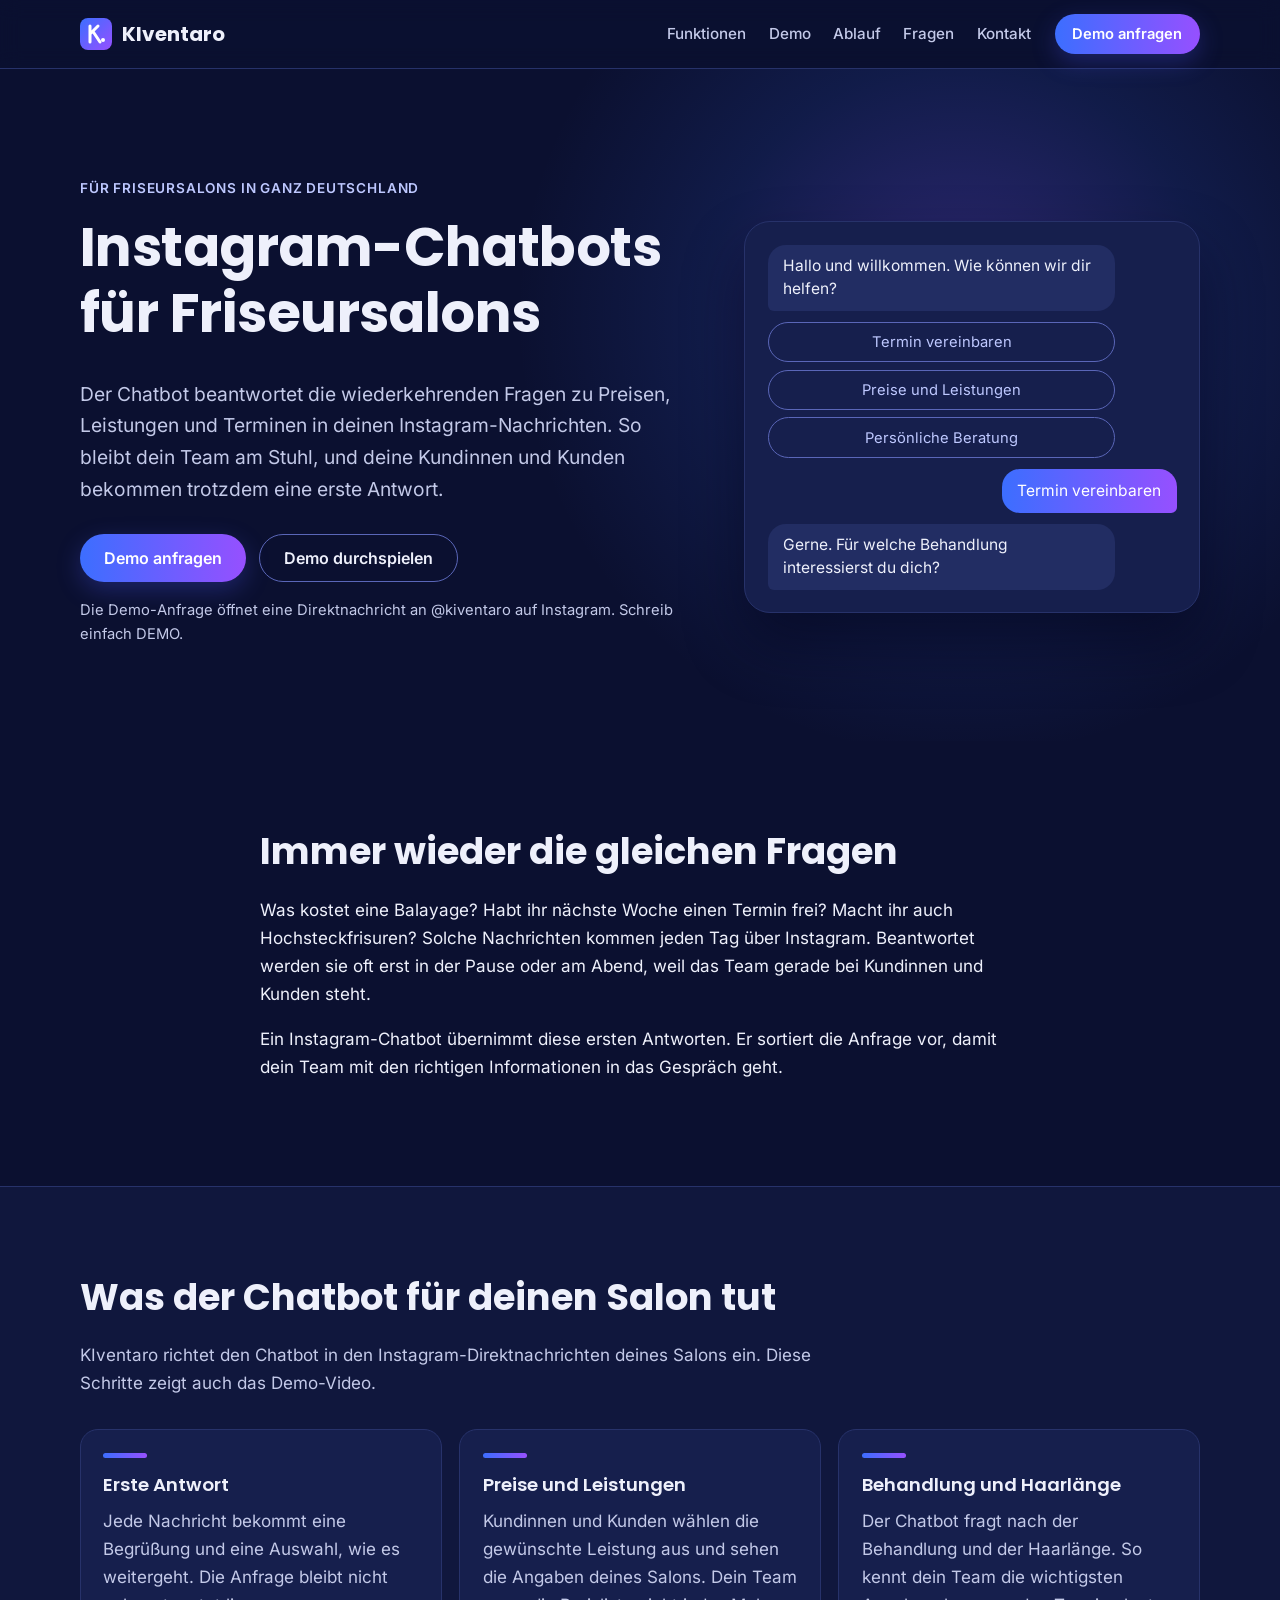
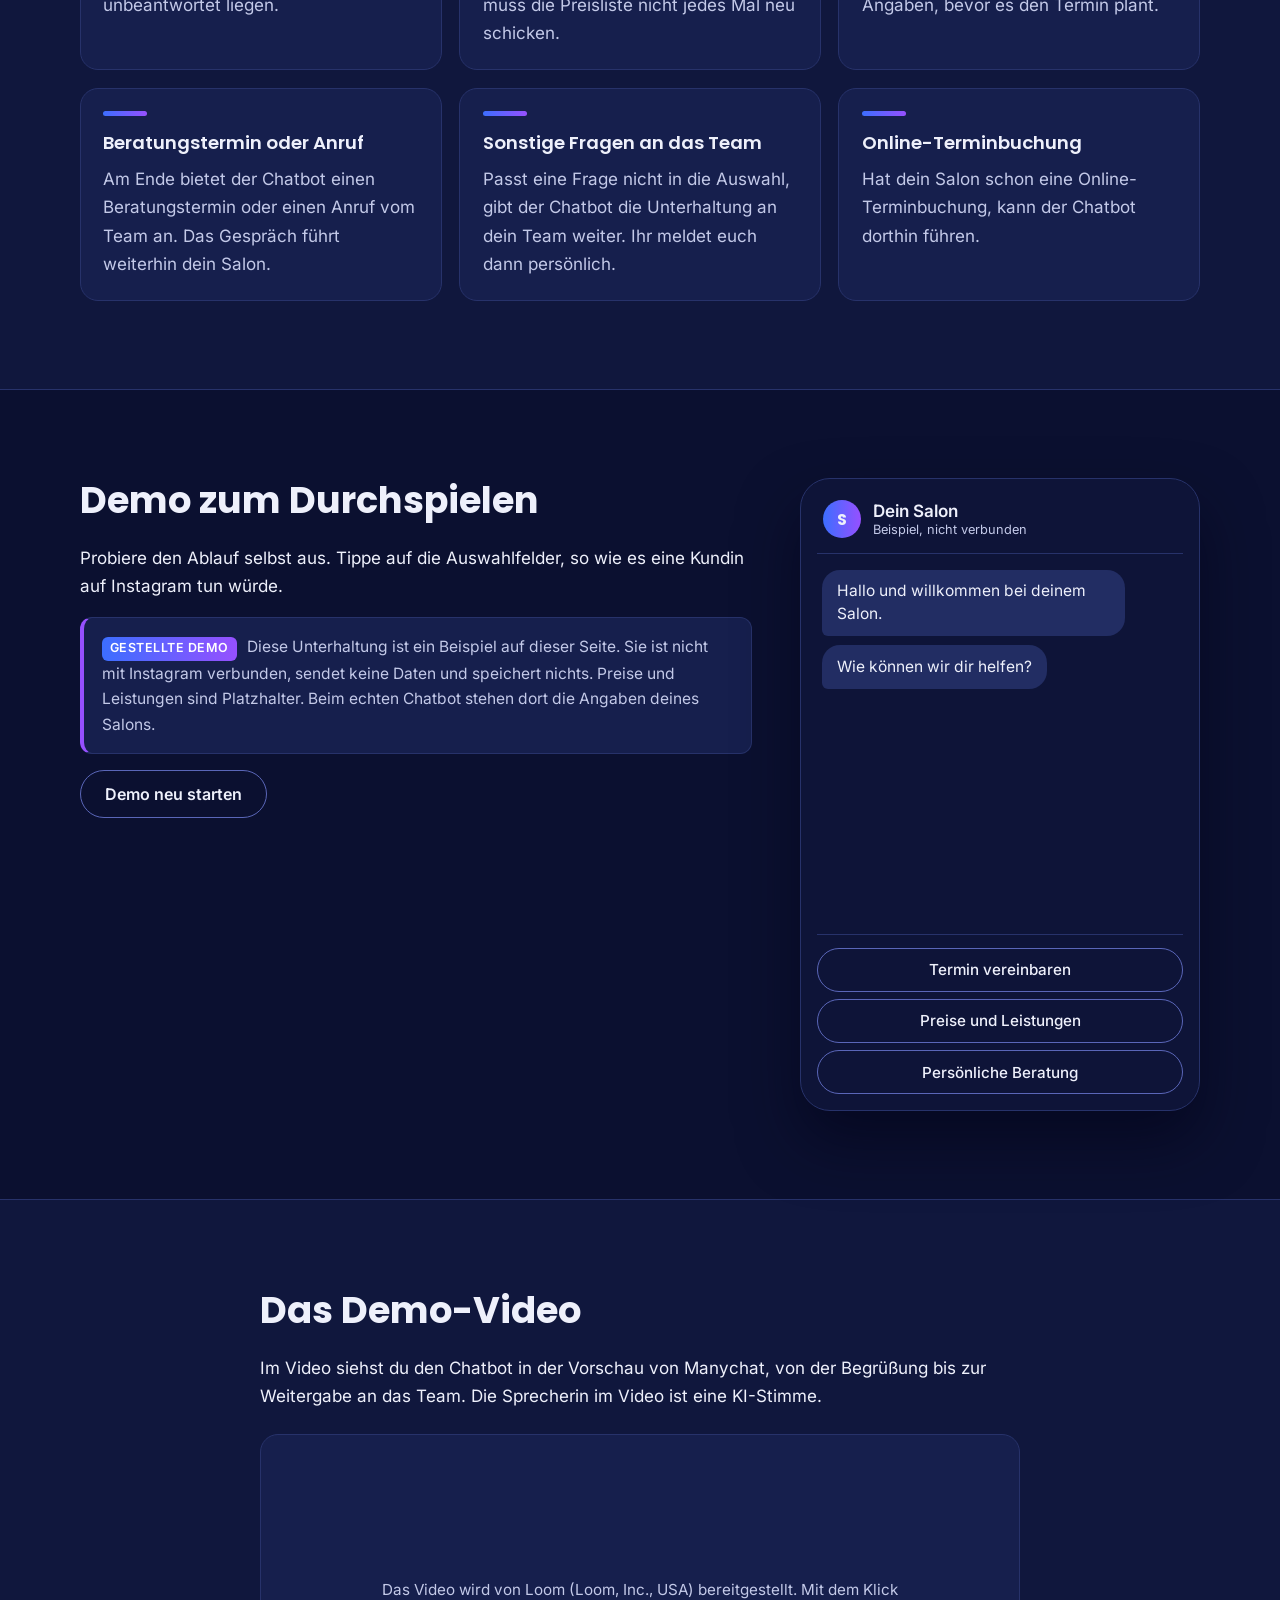
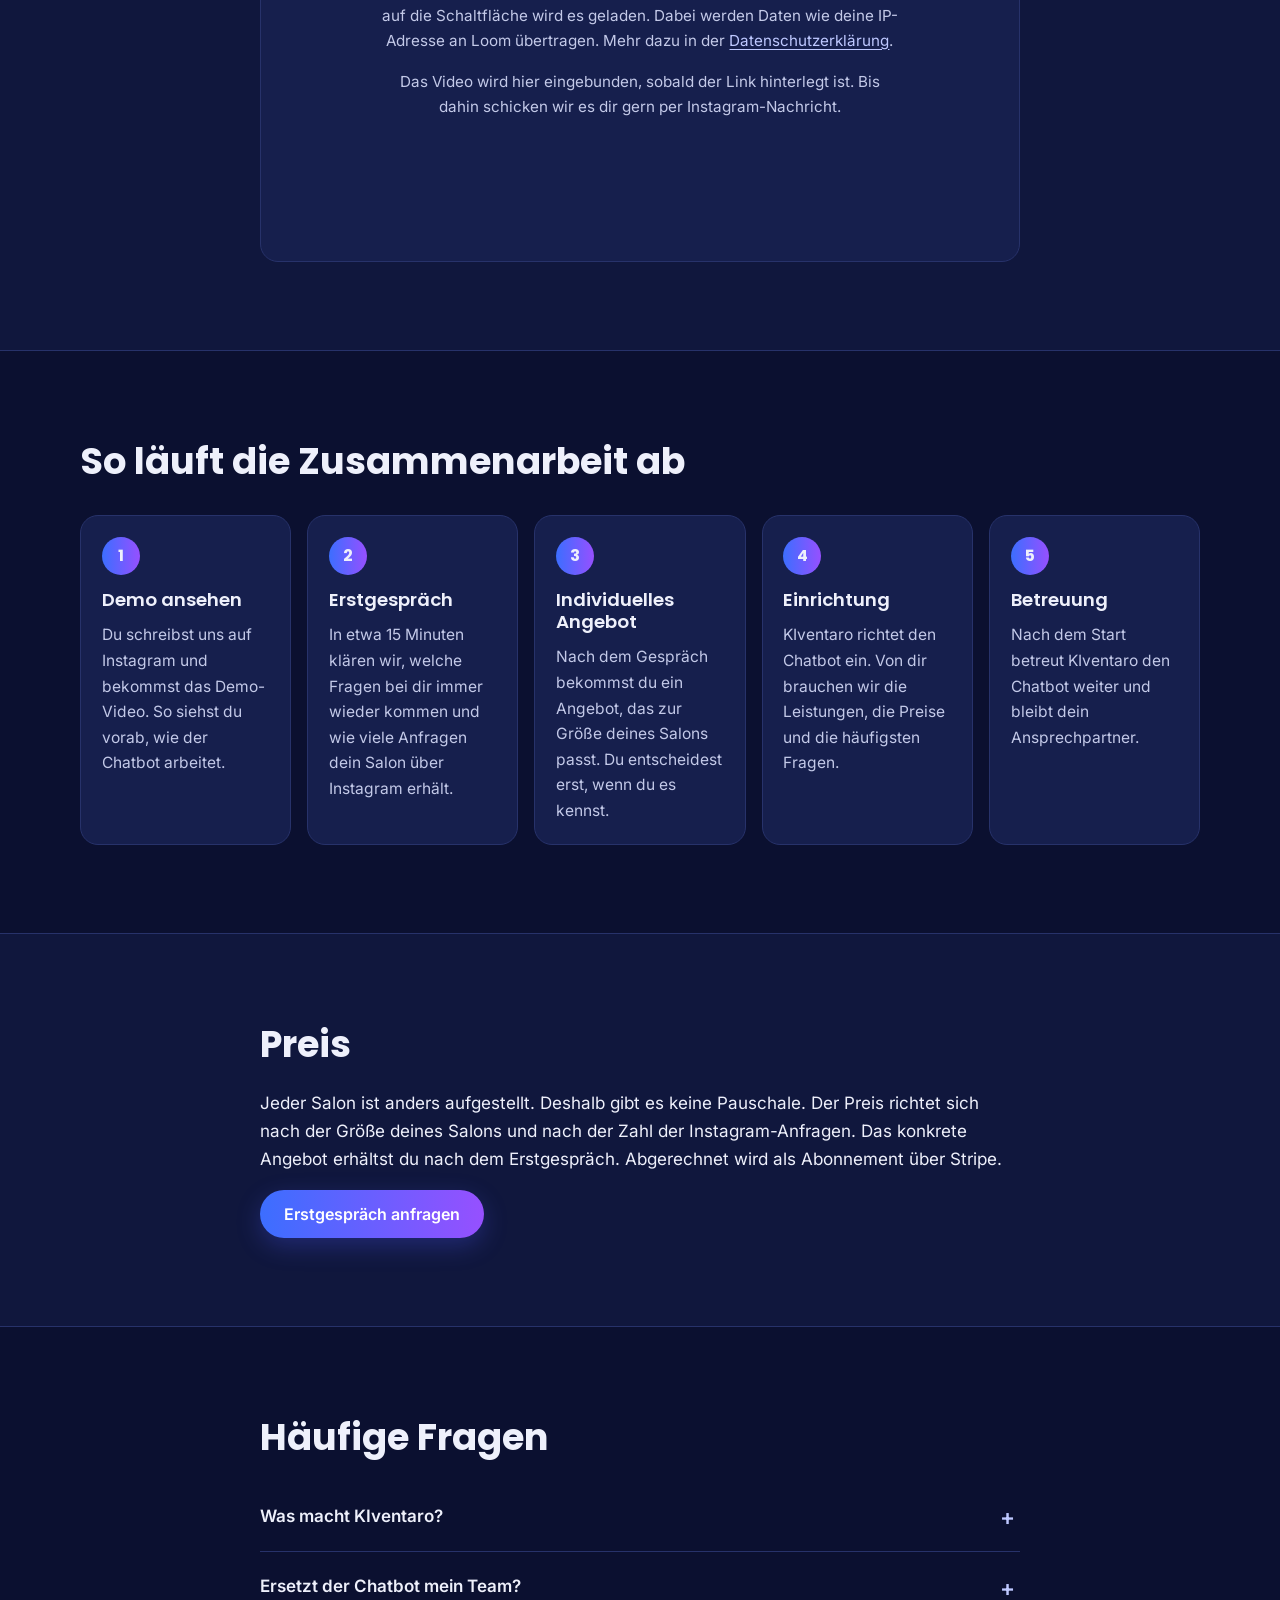
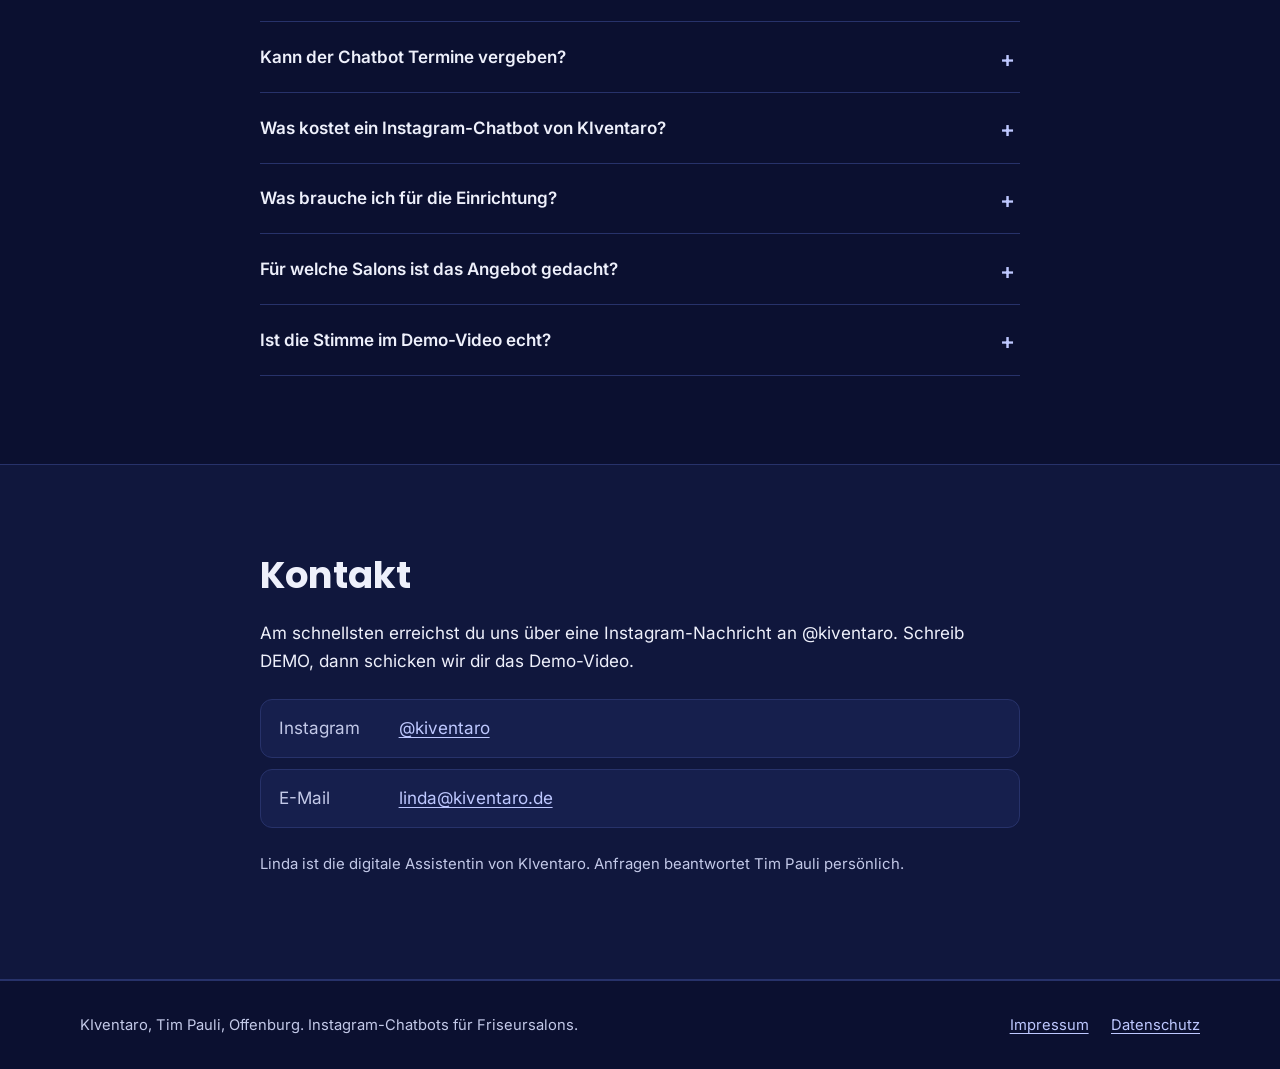
==== index.html @ ffe47924 "Website kiventaro.de: erste Fassung (noch nicht veröffentlichen) Co-Authored-By: Claude Opus 5.5 <no" ====
<!DOCTYPE html>
<html lang="de">
<head>
  <meta charset="utf-8">
  <meta name="viewport" content="width=device-width, initial-scale=1">
  <title>KIventaro: Instagram-Chatbots für Friseursalons</title>
  <meta name="description" content="KIventaro richtet Instagram-Chatbots für Friseursalons ein und betreut sie. Der Chatbot beantwortet wiederkehrende Fragen zu Preisen, Leistungen und Terminen. Für Salons in ganz Deutschland.">
  <link rel="canonical" href="https://kiventaro.de/">
  <meta name="robots" content="index, follow">
  <meta name="theme-color" content="#0b1030">

  <meta property="og:type" content="website">
  <meta property="og:locale" content="de_DE">
  <meta property="og:site_name" content="KIventaro">
  <meta property="og:title" content="KIventaro: Instagram-Chatbots für Friseursalons">
  <meta property="og:description" content="Der Chatbot beantwortet wiederkehrende Fragen zu Preisen, Leistungen und Terminen in den Instagram-Nachrichten deines Salons. Einrichtung und Betreuung durch KIventaro.">
  <meta property="og:url" content="https://kiventaro.de/">
  <meta property="og:image" content="https://kiventaro.de/assets/img/og-image.png">
  <meta property="og:image:width" content="1200">
  <meta property="og:image:height" content="630">
  <meta property="og:image:alt" content="KIventaro: Instagram-Chatbots für Friseursalons">
  <meta name="twitter:card" content="summary_large_image">

  <link rel="icon" href="/assets/img/favicon.svg" type="image/svg+xml">
  <link rel="apple-touch-icon" href="/assets/img/apple-touch-icon.png">
  <link rel="preload" href="/assets/fonts/poppins-latin-700-normal.woff2" as="font" type="font/woff2" crossorigin>
  <link rel="preload" href="/assets/fonts/inter-latin-400-normal.woff2" as="font" type="font/woff2" crossorigin>
  <link rel="stylesheet" href="/assets/css/style.css">

  <script type="application/ld+json">
  {
    "@context": "https://schema.org",
    "@graph": [
      {
        "@type": "Organization",
        "@id": "https://kiventaro.de/#organisation",
        "name": "KIventaro",
        "url": "https://kiventaro.de/",
        "logo": "https://kiventaro.de/assets/img/apple-touch-icon.png",
        "description": "KIventaro richtet Instagram-Chatbots für Friseursalons ein und betreut sie danach weiter.",
        "email": "linda@kiventaro.de",
        "founder": { "@type": "Person", "name": "Tim Pauli" },
        "address": {
          "@type": "PostalAddress",
          "streetAddress": "Josef-Gottwald-Straße 9",
          "postalCode": "77654",
          "addressLocality": "Offenburg",
          "addressCountry": "DE"
        },
        "sameAs": ["https://www.instagram.com/kiventaro/"]
      },
      {
        "@type": "Service",
        "@id": "https://kiventaro.de/#leistung",
        "name": "Instagram-Chatbot für Friseursalons",
        "serviceType": "Einrichtung und Betreuung von Instagram-Chatbots",
        "provider": { "@id": "https://kiventaro.de/#organisation" },
        "areaServed": { "@type": "Country", "name": "Deutschland" },
        "audience": { "@type": "BusinessAudience", "audienceType": "Inhaberinnen und Inhaber von Friseursalons" },
        "description": "Der Chatbot antwortet in den Instagram-Direktnachrichten des Salons, zeigt Preise und Leistungen, fragt nach Behandlung und Haarlänge, bietet einen Beratungstermin oder einen Anruf vom Team an und gibt sonstige Fragen an das Team weiter. Der Preis wird individuell nach Salongröße und Zahl der Anfragen festgelegt."
      },
      {
        "@type": "WebSite",
        "@id": "https://kiventaro.de/#website",
        "url": "https://kiventaro.de/",
        "name": "KIventaro",
        "inLanguage": "de-DE",
        "publisher": { "@id": "https://kiventaro.de/#organisation" }
      },
      {
        "@type": "FAQPage",
        "@id": "https://kiventaro.de/#faq",
        "mainEntity": [
          { "@type": "Question", "name": "Was macht KIventaro?", "acceptedAnswer": { "@type": "Answer", "text": "KIventaro richtet Instagram-Chatbots für Friseursalons ein und betreut sie danach weiter. Der Chatbot beantwortet wiederkehrende Fragen zu Preisen, Leistungen und Terminen in den Instagram-Direktnachrichten des Salons." } },
          { "@type": "Question", "name": "Ersetzt der Chatbot mein Team?", "acceptedAnswer": { "@type": "Answer", "text": "Nein. Der Chatbot übernimmt die ersten Standardfragen und bereitet den Termin oder Rückruf vor. Die Beratung bleibt bei deinem Team. Fragen, die nicht in die Auswahl passen, gibt er an das Team weiter." } },
          { "@type": "Question", "name": "Kann der Chatbot Termine vergeben?", "acceptedAnswer": { "@type": "Answer", "text": "Der Chatbot fragt nach Behandlung und Haarlänge und bietet einen Beratungstermin oder einen Anruf vom Team an. Hat dein Salon schon eine Online-Terminbuchung, kann der Chatbot dorthin führen." } },
          { "@type": "Question", "name": "Was kostet ein Instagram-Chatbot von KIventaro?", "acceptedAnswer": { "@type": "Answer", "text": "Der Preis richtet sich nach der Größe des Salons und nach der Zahl der Instagram-Anfragen. Nach einem Erstgespräch von etwa 15 Minuten erhältst du ein individuelles Angebot. Abgerechnet wird als Abonnement über Stripe." } },
          { "@type": "Question", "name": "Was brauche ich für die Einrichtung?", "acceptedAnswer": { "@type": "Answer", "text": "Die Einrichtung übernimmt KIventaro. Von dir werden die Leistungen, die Preise und die häufigsten Fragen deiner Kundinnen und Kunden benötigt." } },
          { "@type": "Question", "name": "Für welche Salons ist das Angebot gedacht?", "acceptedAnswer": { "@type": "Answer", "text": "Für Inhaberinnen und Inhaber von Friseursalons in ganz Deutschland, die über Instagram regelmäßig Anfragen bekommen." } },
          { "@type": "Question", "name": "Ist die Stimme im Demo-Video echt?", "acceptedAnswer": { "@type": "Answer", "text": "Nein, die Sprecherin im Demo-Video ist eine KI-Stimme. Der Chatbot selbst antwortet schriftlich in den Instagram-Nachrichten." } }
        ]
      }
    ]
  }
  </script>
</head>
<body>
  <a class="skip" href="#inhalt">Zum Inhalt springen</a>

  <header class="site-header">
    <div class="wrap header-inner">
      <a class="brand" href="/" aria-label="KIventaro Startseite">
        <img src="/assets/img/favicon.svg" alt="" width="32" height="32">
        <span>KIventaro</span>
      </a>
      <nav class="nav" aria-label="Hauptnavigation">
        <a href="#funktionen">Funktionen</a>
        <a href="#demo">Demo</a>
        <a href="#ablauf">Ablauf</a>
        <a href="#fragen">Fragen</a>
        <a href="#kontakt">Kontakt</a>
      </nav>
      <a class="btn btn-small" href="https://ig.me/m/kiventaro" rel="noopener" target="_blank">Demo anfragen</a>
    </div>
  </header>

  <main id="inhalt">

    <section class="hero">
      <div class="wrap hero-grid">
        <div>
          <p class="eyebrow">Für Friseursalons in ganz Deutschland</p>
          <h1>Instagram-Chatbots für Friseursalons</h1>
          <p class="lead">Der Chatbot beantwortet die wiederkehrenden Fragen zu Preisen, Leistungen und Terminen in deinen Instagram-Nachrichten. So bleibt dein Team am Stuhl, und deine Kundinnen und Kunden bekommen trotzdem eine erste Antwort.</p>
          <div class="actions">
            <a class="btn" href="https://ig.me/m/kiventaro" rel="noopener" target="_blank">Demo anfragen</a>
            <a class="btn btn-ghost" href="#demo">Demo durchspielen</a>
          </div>
          <p class="note">Die Demo-Anfrage öffnet eine Direktnachricht an @kiventaro auf Instagram. Schreib einfach DEMO.</p>
        </div>
        <div class="hero-card" aria-hidden="true">
          <div class="bubble bot">Hallo und willkommen. Wie können wir dir helfen?</div>
          <div class="chips">
            <span>Termin vereinbaren</span>
            <span>Preise und Leistungen</span>
            <span>Persönliche Beratung</span>
          </div>
          <div class="bubble user">Termin vereinbaren</div>
          <div class="bubble bot">Gerne. Für welche Behandlung interessierst du dich?</div>
        </div>
      </div>
    </section>

    <section class="section" id="problem" aria-labelledby="problem-titel">
      <div class="wrap narrow">
        <h2 id="problem-titel">Immer wieder die gleichen Fragen</h2>
        <p>Was kostet eine Balayage? Habt ihr nächste Woche einen Termin frei? Macht ihr auch Hochsteckfrisuren? Solche Nachrichten kommen jeden Tag über Instagram. Beantwortet werden sie oft erst in der Pause oder am Abend, weil das Team gerade bei Kundinnen und Kunden steht.</p>
        <p>Ein Instagram-Chatbot übernimmt diese ersten Antworten. Er sortiert die Anfrage vor, damit dein Team mit den richtigen Informationen in das Gespräch geht.</p>
      </div>
    </section>

    <section class="section alt" id="funktionen" aria-labelledby="funktionen-titel">
      <div class="wrap">
        <h2 id="funktionen-titel">Was der Chatbot für deinen Salon tut</h2>
        <p class="section-lead">KIventaro richtet den Chatbot in den Instagram-Direktnachrichten deines Salons ein. Diese Schritte zeigt auch das Demo-Video.</p>
        <ul class="cards">
          <li>
            <h3>Erste Antwort</h3>
            <p>Jede Nachricht bekommt eine Begrüßung und eine Auswahl, wie es weitergeht. Die Anfrage bleibt nicht unbeantwortet liegen.</p>
          </li>
          <li>
            <h3>Preise und Leistungen</h3>
            <p>Kundinnen und Kunden wählen die gewünschte Leistung aus und sehen die Angaben deines Salons. Dein Team muss die Preisliste nicht jedes Mal neu schicken.</p>
          </li>
          <li>
            <h3>Behandlung und Haarlänge</h3>
            <p>Der Chatbot fragt nach der Behandlung und der Haarlänge. So kennt dein Team die wichtigsten Angaben, bevor es den Termin plant.</p>
          </li>
          <li>
            <h3>Beratungstermin oder Anruf</h3>
            <p>Am Ende bietet der Chatbot einen Beratungstermin oder einen Anruf vom Team an. Das Gespräch führt weiterhin dein Salon.</p>
          </li>
          <li>
            <h3>Sonstige Fragen an das Team</h3>
            <p>Passt eine Frage nicht in die Auswahl, gibt der Chatbot die Unterhaltung an dein Team weiter. Ihr meldet euch dann persönlich.</p>
          </li>
          <li>
            <h3>Online-Terminbuchung</h3>
            <p>Hat dein Salon schon eine Online-Terminbuchung, kann der Chatbot dorthin führen.</p>
          </li>
        </ul>
      </div>
    </section>

    <section class="section" id="demo" aria-labelledby="demo-titel">
      <div class="wrap demo-grid">
        <div>
          <h2 id="demo-titel">Demo zum Durchspielen</h2>
          <p>Probiere den Ablauf selbst aus. Tippe auf die Auswahlfelder, so wie es eine Kundin auf Instagram tun würde.</p>
          <p class="hint"><span class="tag">Gestellte Demo</span> Diese Unterhaltung ist ein Beispiel auf dieser Seite. Sie ist nicht mit Instagram verbunden, sendet keine Daten und speichert nichts. Preise und Leistungen sind Platzhalter. Beim echten Chatbot stehen dort die Angaben deines Salons.</p>
          <button class="btn btn-ghost" type="button" id="demo-reset">Demo neu starten</button>
        </div>
        <div class="phone" role="region" aria-label="Gestellte Chatbot-Demo">
          <div class="phone-top">
            <span class="avatar" aria-hidden="true">S</span>
            <div>
              <p class="phone-name">Dein Salon</p>
              <p class="phone-sub">Beispiel, nicht verbunden</p>
            </div>
          </div>
          <div class="chat" id="chat" aria-live="polite"></div>
          <div class="choices" id="choices"></div>
        </div>
      </div>
      <noscript><p class="wrap">Die Demo benötigt JavaScript. Alternativ zeigt das Demo-Video den Ablauf.</p></noscript>
    </section>

    <section class="section alt" id="video" aria-labelledby="video-titel">
      <div class="wrap narrow">
        <h2 id="video-titel">Das Demo-Video</h2>
        <p>Im Video siehst du den Chatbot in der Vorschau von Manychat, von der Begrüßung bis zur Weitergabe an das Team. Die Sprecherin im Video ist eine KI-Stimme.</p>
        <!-- OFFEN: Loom-Link eintragen. Format: https://www.loom.com/embed/VIDEO-ID -->
        <div class="video" id="video-box" data-src="">
          <div class="video-consent">
            <p>Das Video wird von Loom (Loom, Inc., USA) bereitgestellt. Mit dem Klick auf die Schaltfläche wird es geladen. Dabei werden Daten wie deine IP-Adresse an Loom übertragen. Mehr dazu in der <a href="/datenschutz.html#loom">Datenschutzerklärung</a>.</p>
            <button class="btn" type="button" id="video-load">Video laden und abspielen</button>
            <p class="video-missing" hidden>Das Video wird hier eingebunden, sobald der Link hinterlegt ist. Bis dahin schicken wir es dir gern per Instagram-Nachricht.</p>
          </div>
        </div>
      </div>
    </section>

    <section class="section" id="ablauf" aria-labelledby="ablauf-titel">
      <div class="wrap">
        <h2 id="ablauf-titel">So läuft die Zusammenarbeit ab</h2>
        <ol class="steps">
          <li><h3>Demo ansehen</h3><p>Du schreibst uns auf Instagram und bekommst das Demo-Video. So siehst du vorab, wie der Chatbot arbeitet.</p></li>
          <li><h3>Erstgespräch</h3><p>In etwa 15 Minuten klären wir, welche Fragen bei dir immer wieder kommen und wie viele Anfragen dein Salon über Instagram erhält.</p></li>
          <li><h3>Individuelles Angebot</h3><p>Nach dem Gespräch bekommst du ein Angebot, das zur Größe deines Salons passt. Du entscheidest erst, wenn du es kennst.</p></li>
          <li><h3>Einrichtung</h3><p>KIventaro richtet den Chatbot ein. Von dir brauchen wir die Leistungen, die Preise und die häufigsten Fragen.</p></li>
          <li><h3>Betreuung</h3><p>Nach dem Start betreut KIventaro den Chatbot weiter und bleibt dein Ansprechpartner.</p></li>
        </ol>
      </div>
    </section>

    <section class="section alt" id="preis" aria-labelledby="preis-titel">
      <div class="wrap narrow">
        <h2 id="preis-titel">Preis</h2>
        <p>Jeder Salon ist anders aufgestellt. Deshalb gibt es keine Pauschale. Der Preis richtet sich nach der Größe deines Salons und nach der Zahl der Instagram-Anfragen. Das konkrete Angebot erhältst du nach dem Erstgespräch. Abgerechnet wird als Abonnement über Stripe.</p>
        <a class="btn" href="https://ig.me/m/kiventaro" rel="noopener" target="_blank">Erstgespräch anfragen</a>
      </div>
    </section>

    <section class="section" id="fragen" aria-labelledby="fragen-titel">
      <div class="wrap narrow">
        <h2 id="fragen-titel">Häufige Fragen</h2>
        <div class="faq">
          <details><summary>Was macht KIventaro?</summary><p>KIventaro richtet Instagram-Chatbots für Friseursalons ein und betreut sie danach weiter. Der Chatbot beantwortet wiederkehrende Fragen zu Preisen, Leistungen und Terminen in den Instagram-Direktnachrichten des Salons.</p></details>
          <details><summary>Ersetzt der Chatbot mein Team?</summary><p>Nein. Der Chatbot übernimmt die ersten Standardfragen und bereitet den Termin oder Rückruf vor. Die Beratung bleibt bei deinem Team. Fragen, die nicht in die Auswahl passen, gibt er an das Team weiter.</p></details>
          <details><summary>Kann der Chatbot Termine vergeben?</summary><p>Der Chatbot fragt nach Behandlung und Haarlänge und bietet einen Beratungstermin oder einen Anruf vom Team an. Hat dein Salon schon eine Online-Terminbuchung, kann der Chatbot dorthin führen.</p></details>
          <details><summary>Was kostet ein Instagram-Chatbot von KIventaro?</summary><p>Der Preis richtet sich nach der Größe des Salons und nach der Zahl der Instagram-Anfragen. Nach einem Erstgespräch von etwa 15 Minuten erhältst du ein individuelles Angebot. Abgerechnet wird als Abonnement über Stripe.</p></details>
          <details><summary>Was brauche ich für die Einrichtung?</summary><p>Die Einrichtung übernimmt KIventaro. Von dir werden die Leistungen, die Preise und die häufigsten Fragen deiner Kundinnen und Kunden benötigt.</p></details>
          <details><summary>Für welche Salons ist das Angebot gedacht?</summary><p>Für Inhaberinnen und Inhaber von Friseursalons in ganz Deutschland, die über Instagram regelmäßig Anfragen bekommen.</p></details>
          <details><summary>Ist die Stimme im Demo-Video echt?</summary><p>Nein, die Sprecherin im Demo-Video ist eine KI-Stimme. Der Chatbot selbst antwortet schriftlich in den Instagram-Nachrichten.</p></details>
        </div>
      </div>
    </section>

    <section class="section alt" id="kontakt" aria-labelledby="kontakt-titel">
      <div class="wrap narrow">
        <h2 id="kontakt-titel">Kontakt</h2>
        <p>Am schnellsten erreichst du uns über eine Instagram-Nachricht an @kiventaro. Schreib DEMO, dann schicken wir dir das Demo-Video.</p>
        <ul class="contact">
          <li><span>Instagram</span><a href="https://www.instagram.com/kiventaro/" rel="noopener" target="_blank">@kiventaro</a></li>
          <li><span>E-Mail</span><a href="mailto:linda@kiventaro.de">linda@kiventaro.de</a></li>
        </ul>
        <!-- OFFEN: Darstellung von Linda, Entscheidung durch Tim -->
        <p class="small">Linda ist die digitale Assistentin von KIventaro. Anfragen beantwortet Tim Pauli persönlich.</p>
      </div>
    </section>

  </main>

  <footer class="site-footer">
    <div class="wrap footer-inner">
      <p>KIventaro, Tim Pauli, Offenburg. Instagram-Chatbots für Friseursalons.</p>
      <nav aria-label="Rechtliches">
        <a href="/impressum.html">Impressum</a>
        <a href="/datenschutz.html">Datenschutz</a>
      </nav>
    </div>
  </footer>

  <script src="/assets/js/main.js" defer></script>
</body>
</html>
---- assets/css/style.css ----
/* KIventaro: Dunkelblau mit Blau-Violett-Akzenten. Schriften lokal (SIL Open Font License). */
@font-face { font-family: "Poppins"; font-weight: 600; font-style: normal; font-display: swap; src: url("../fonts/poppins-latin-600-normal.woff2") format("woff2"); }
@font-face { font-family: "Poppins"; font-weight: 700; font-style: normal; font-display: swap; src: url("../fonts/poppins-latin-700-normal.woff2") format("woff2"); }
@font-face { font-family: "Inter"; font-weight: 400; font-style: normal; font-display: swap; src: url("../fonts/inter-latin-400-normal.woff2") format("woff2"); }
@font-face { font-family: "Inter"; font-weight: 500; font-style: normal; font-display: swap; src: url("../fonts/inter-latin-500-normal.woff2") format("woff2"); }
@font-face { font-family: "Inter"; font-weight: 600; font-style: normal; font-display: swap; src: url("../fonts/inter-latin-600-normal.woff2") format("woff2"); }

:root {
  --bg: #0b1030;
  --bg-alt: #10173d;
  --card: #161f4d;
  --line: #27326a;
  --text: #eef0fb;
  --muted: #c3c9e8;
  --soft: #bec8ff;
  --blue: #3c6eff;
  --violet: #9650ff;
  --grad: linear-gradient(90deg, #3c6eff 0%, #9650ff 100%);
  --radius: 18px;
  --wrap: 1120px;
}

* { box-sizing: border-box; }
[hidden] { display: none !important; }
html { scroll-behavior: smooth; scroll-padding-top: 80px; }
@media (prefers-reduced-motion: reduce) { html { scroll-behavior: auto; } * { transition: none !important; animation: none !important; } }
body {
  margin: 0;
  font-family: "Inter", system-ui, -apple-system, "Segoe UI", sans-serif;
  font-size: 1.0625rem;
  line-height: 1.65;
  color: var(--text);
  background: var(--bg);
  -webkit-font-smoothing: antialiased;
}
h1, h2, h3 { font-family: "Poppins", "Inter", sans-serif; line-height: 1.2; margin: 0 0 .6em; }
h1 { font-size: clamp(2.1rem, 5vw, 3.4rem); font-weight: 700; letter-spacing: -.01em; }
h2 { font-size: clamp(1.6rem, 3.4vw, 2.3rem); font-weight: 700; }
h3 { font-size: 1.15rem; font-weight: 600; }
p { margin: 0 0 1em; }
a { color: var(--soft); text-underline-offset: 3px; }
a:hover { color: #fff; }
:focus-visible { outline: 3px solid #a9b8ff; outline-offset: 3px; border-radius: 6px; }

.wrap { width: min(100% - 2.5rem, var(--wrap)); margin-inline: auto; }
.narrow { max-width: 760px; }
.skip { position: absolute; left: -9999px; top: 0; background: #fff; color: #000; padding: .6rem 1rem; z-index: 100; }
.skip:focus { left: 1rem; top: 1rem; }

/* Kopfzeile */
.site-header { position: sticky; top: 0; z-index: 50; background: rgba(11, 16, 48, .88); backdrop-filter: blur(10px); border-bottom: 1px solid var(--line); }
.header-inner { display: flex; align-items: center; gap: 1.5rem; height: 68px; }
.brand { display: flex; align-items: center; gap: .6rem; color: var(--text); text-decoration: none; font-family: "Poppins", sans-serif; font-weight: 700; font-size: 1.25rem; }
.nav { display: flex; gap: 1.4rem; margin-left: auto; }
.nav a { color: var(--muted); text-decoration: none; font-size: .95rem; font-weight: 500; }
.nav a:hover { color: #fff; }
@media (max-width: 860px) { .nav { display: none; } .header-inner .btn-small { margin-left: auto; } }

/* Schaltflächen */
.btn {
  display: inline-flex; align-items: center; justify-content: center;
  min-height: 48px; padding: .75rem 1.5rem; border: 0; border-radius: 999px;
  background: var(--grad); color: #fff; font: 600 1rem "Inter", sans-serif;
  text-decoration: none; cursor: pointer; box-shadow: 0 8px 24px rgba(80, 90, 255, .28);
  transition: transform .15s ease, box-shadow .15s ease;
}
.btn:hover { color: #fff; transform: translateY(-1px); box-shadow: 0 10px 28px rgba(110, 90, 255, .4); }
.btn-small { min-height: 40px; padding: .5rem 1.1rem; font-size: .92rem; }
.btn-ghost { background: transparent; border: 1.5px solid #5a66b8; box-shadow: none; color: var(--text); }
.btn-ghost:hover { border-color: #a9b8ff; box-shadow: none; }

/* Kopfbereich */
.hero { position: relative; overflow: hidden; padding: clamp(3.5rem, 9vw, 6.5rem) 0 clamp(3rem, 7vw, 5rem); }
.hero::before {
  content: ""; position: absolute; inset: -30% -10% auto auto; width: 70vw; height: 70vw; max-width: 900px; max-height: 900px;
  background: radial-gradient(circle, rgba(120, 90, 255, .32) 0%, rgba(60, 110, 255, .12) 40%, transparent 70%);
  pointer-events: none;
}
.hero-grid { position: relative; display: grid; grid-template-columns: 1.15fr .85fr; gap: 3rem; align-items: center; }
@media (max-width: 900px) { .hero-grid { grid-template-columns: 1fr; } }
.eyebrow { display: inline-block; font-size: .85rem; font-weight: 600; letter-spacing: .06em; text-transform: uppercase; color: var(--soft); margin-bottom: 1rem; }
.lead { font-size: 1.2rem; color: var(--muted); max-width: 38em; }
.actions { display: flex; flex-wrap: wrap; gap: .8rem; margin: 1.8rem 0 1rem; }
.note { font-size: .92rem; color: var(--muted); }

.hero-card { background: var(--card); border: 1px solid var(--line); border-radius: 26px; padding: 1.4rem; box-shadow: 0 30px 60px rgba(0, 0, 20, .45); display: flex; flex-direction: column; gap: .7rem; }
@media (max-width: 900px) { .hero-card { display: none; } }

/* Sprechblasen */
.bubble { max-width: 85%; padding: .65rem .95rem; border-radius: 18px; font-size: .97rem; line-height: 1.45; }
.bubble.bot { background: #222d63; align-self: flex-start; border-bottom-left-radius: 6px; }
.bubble.user { background: var(--grad); align-self: flex-end; border-bottom-right-radius: 6px; color: #fff; }
.chips { display: flex; flex-direction: column; gap: .45rem; align-self: flex-start; width: 85%; }
.chips span { border: 1.5px solid #5a66b8; border-radius: 999px; padding: .45rem .9rem; font-size: .92rem; text-align: center; color: var(--soft); }

/* Abschnitte */
.section { padding: clamp(3.5rem, 8vw, 5.5rem) 0; }
.section.alt { background: var(--bg-alt); border-block: 1px solid var(--line); }
.section-lead { color: var(--muted); max-width: 46em; margin-bottom: 2rem; }

.cards { list-style: none; padding: 0; margin: 0; display: grid; grid-template-columns: repeat(3, 1fr); gap: 1.1rem; }
@media (max-width: 900px) { .cards { grid-template-columns: repeat(2, 1fr); } }
@media (max-width: 600px) { .cards { grid-template-columns: 1fr; } }
.cards li { background: var(--card); border: 1px solid var(--line); border-radius: var(--radius); padding: 1.4rem; position: relative; }
.cards li::before { content: ""; display: block; width: 44px; height: 5px; border-radius: 4px; background: var(--grad); margin-bottom: 1rem; }
.cards p { color: var(--muted); margin: 0; }

.steps { list-style: none; padding: 0; margin: 2rem 0 0; display: grid; grid-template-columns: repeat(5, 1fr); gap: 1rem; counter-reset: step; }
@media (max-width: 1000px) { .steps { grid-template-columns: 1fr; } }
.steps li { counter-increment: step; background: var(--card); border: 1px solid var(--line); border-radius: var(--radius); padding: 1.3rem; }
.steps li::before { content: counter(step); display: grid; place-items: center; width: 38px; height: 38px; border-radius: 50%; background: var(--grad); font: 700 1rem "Poppins", sans-serif; margin-bottom: .9rem; }
.steps p { color: var(--muted); margin: 0; font-size: .97rem; }

/* Demo */
.demo-grid { display: grid; grid-template-columns: 1fr 400px; gap: 3rem; align-items: start; }
@media (max-width: 900px) { .demo-grid { grid-template-columns: 1fr; } }
.hint { background: var(--card); border: 1px solid var(--line); border-left: 4px solid var(--violet); border-radius: 12px; padding: 1rem 1.1rem; color: var(--muted); font-size: .97rem; }
.tag { display: inline-block; background: var(--grad); color: #fff; font-size: .78rem; font-weight: 600; letter-spacing: .04em; text-transform: uppercase; border-radius: 6px; padding: .1rem .5rem; margin-right: .4rem; }
.phone { background: #0e1438; border: 1px solid var(--line); border-radius: 30px; padding: 1rem; box-shadow: 0 30px 60px rgba(0, 0, 20, .5); width: 100%; max-width: 400px; justify-self: center; }
.phone-top { display: flex; align-items: center; gap: .7rem; padding: .3rem .4rem .9rem; border-bottom: 1px solid var(--line); }
.phone-top p { margin: 0; line-height: 1.3; }
.phone-name { font-weight: 600; }
.phone-sub { font-size: .8rem; color: var(--muted); }
.avatar { width: 38px; height: 38px; border-radius: 50%; background: var(--grad); display: grid; place-items: center; font: 700 1rem "Poppins", sans-serif; }
.chat { height: 380px; overflow-y: auto; display: flex; flex-direction: column; gap: .6rem; padding: 1rem .3rem; scroll-behavior: smooth; }
.chat .bubble { animation: pop .25s ease; white-space: pre-line; }
@keyframes pop { from { opacity: 0; transform: translateY(6px); } to { opacity: 1; transform: none; } }
.choices { display: flex; flex-direction: column; gap: .45rem; padding-top: .8rem; border-top: 1px solid var(--line); min-height: 56px; }
.choices button { min-height: 44px; border: 1.5px solid #5a66b8; background: transparent; color: var(--text); border-radius: 999px; font: 500 .95rem "Inter", sans-serif; cursor: pointer; padding: .5rem 1rem; }
.choices button:hover { border-color: #a9b8ff; background: rgba(120, 110, 255, .12); }
.typing { align-self: flex-start; color: var(--muted); font-size: .9rem; padding: .3rem .4rem; }

/* Video */
.video { margin-top: 1.5rem; aspect-ratio: 16 / 9; border-radius: var(--radius); overflow: hidden; background: var(--card); border: 1px solid var(--line); }
.video iframe { width: 100%; height: 100%; border: 0; display: block; }
.video-consent { height: 100%; display: flex; flex-direction: column; align-items: center; justify-content: center; gap: 1rem; padding: 1.5rem; text-align: center; color: var(--muted); font-size: .95rem; }
.video-consent p { max-width: 34em; margin: 0; }
@media (max-width: 600px) { .video { aspect-ratio: auto; min-height: 300px; } }

/* Fragen */
.faq details { border-bottom: 1px solid var(--line); padding: .3rem 0; }
.faq summary { cursor: pointer; list-style: none; font-weight: 600; padding: 1rem 2.2rem 1rem 0; position: relative; }
.faq summary::-webkit-details-marker { display: none; }
.faq summary::after { content: "+"; position: absolute; right: .3rem; top: .85rem; font-size: 1.4rem; color: var(--soft); }
.faq details[open] summary::after { content: "\2212"; }
.faq details p { color: var(--muted); padding-bottom: .6rem; }

/* Kontakt */
.contact { list-style: none; padding: 0; margin: 1.5rem 0; display: grid; gap: .7rem; }
.contact li { display: flex; gap: 1rem; background: var(--card); border: 1px solid var(--line); border-radius: 12px; padding: .9rem 1.1rem; }
.contact span { width: 6.5rem; color: var(--muted); flex-shrink: 0; }
.small { font-size: .93rem; color: var(--muted); }

/* Fußzeile */
.site-footer { border-top: 1px solid var(--line); padding: 2rem 0; font-size: .92rem; color: var(--muted); }
.footer-inner { display: flex; flex-wrap: wrap; justify-content: space-between; gap: 1rem; }
.footer-inner p { margin: 0; }
.footer-inner nav { display: flex; gap: 1.4rem; }

/* Rechtstexte */
.legal { padding: 3rem 0 4rem; }
.legal h1 { font-size: clamp(1.8rem, 4vw, 2.5rem); }
.legal h2 { font-size: 1.35rem; margin-top: 2.2rem; }
.legal h3 { font-size: 1.05rem; margin-top: 1.4rem; }
.legal p, .legal li { color: var(--muted); }
.legal address { font-style: normal; color: var(--muted); margin-bottom: 1em; }
.open { background: #3a2a10; color: #ffd9a0; border: 1px solid #8a6420; border-radius: 6px; padding: 0 .35rem; }
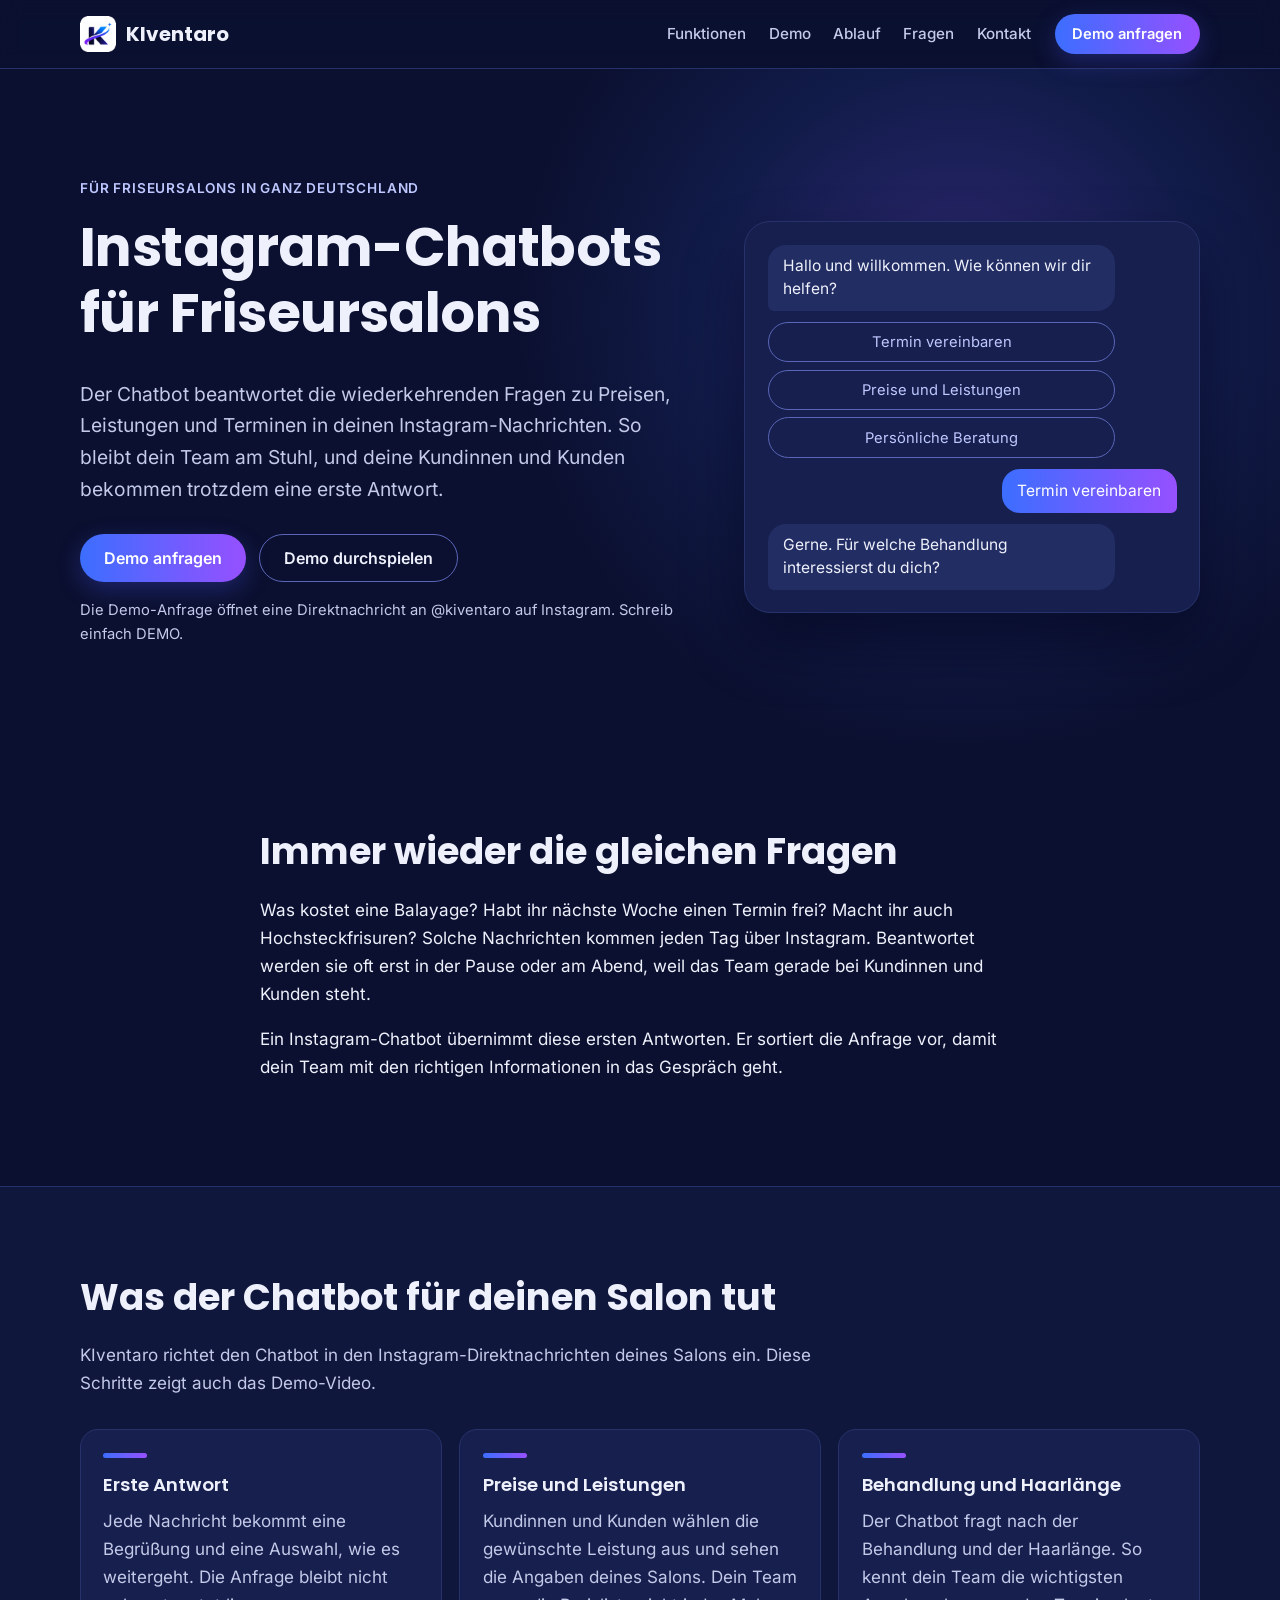
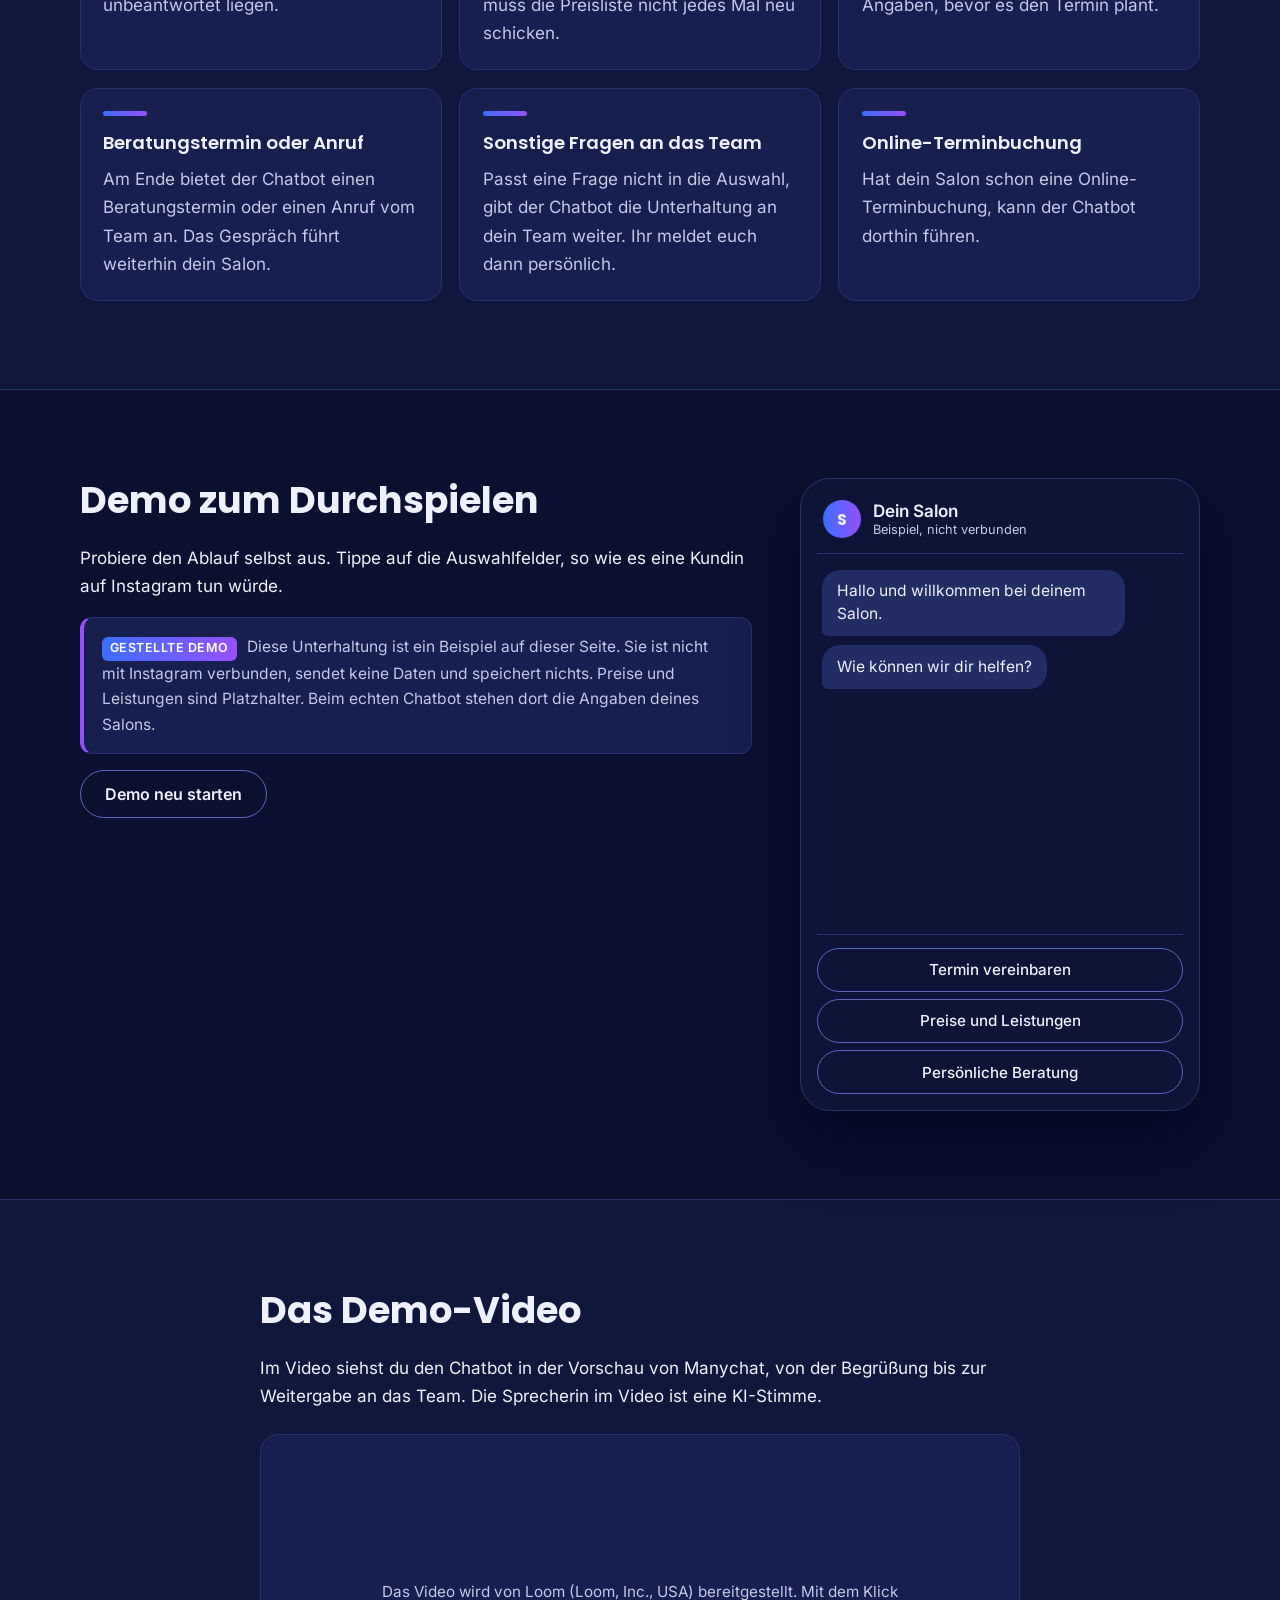
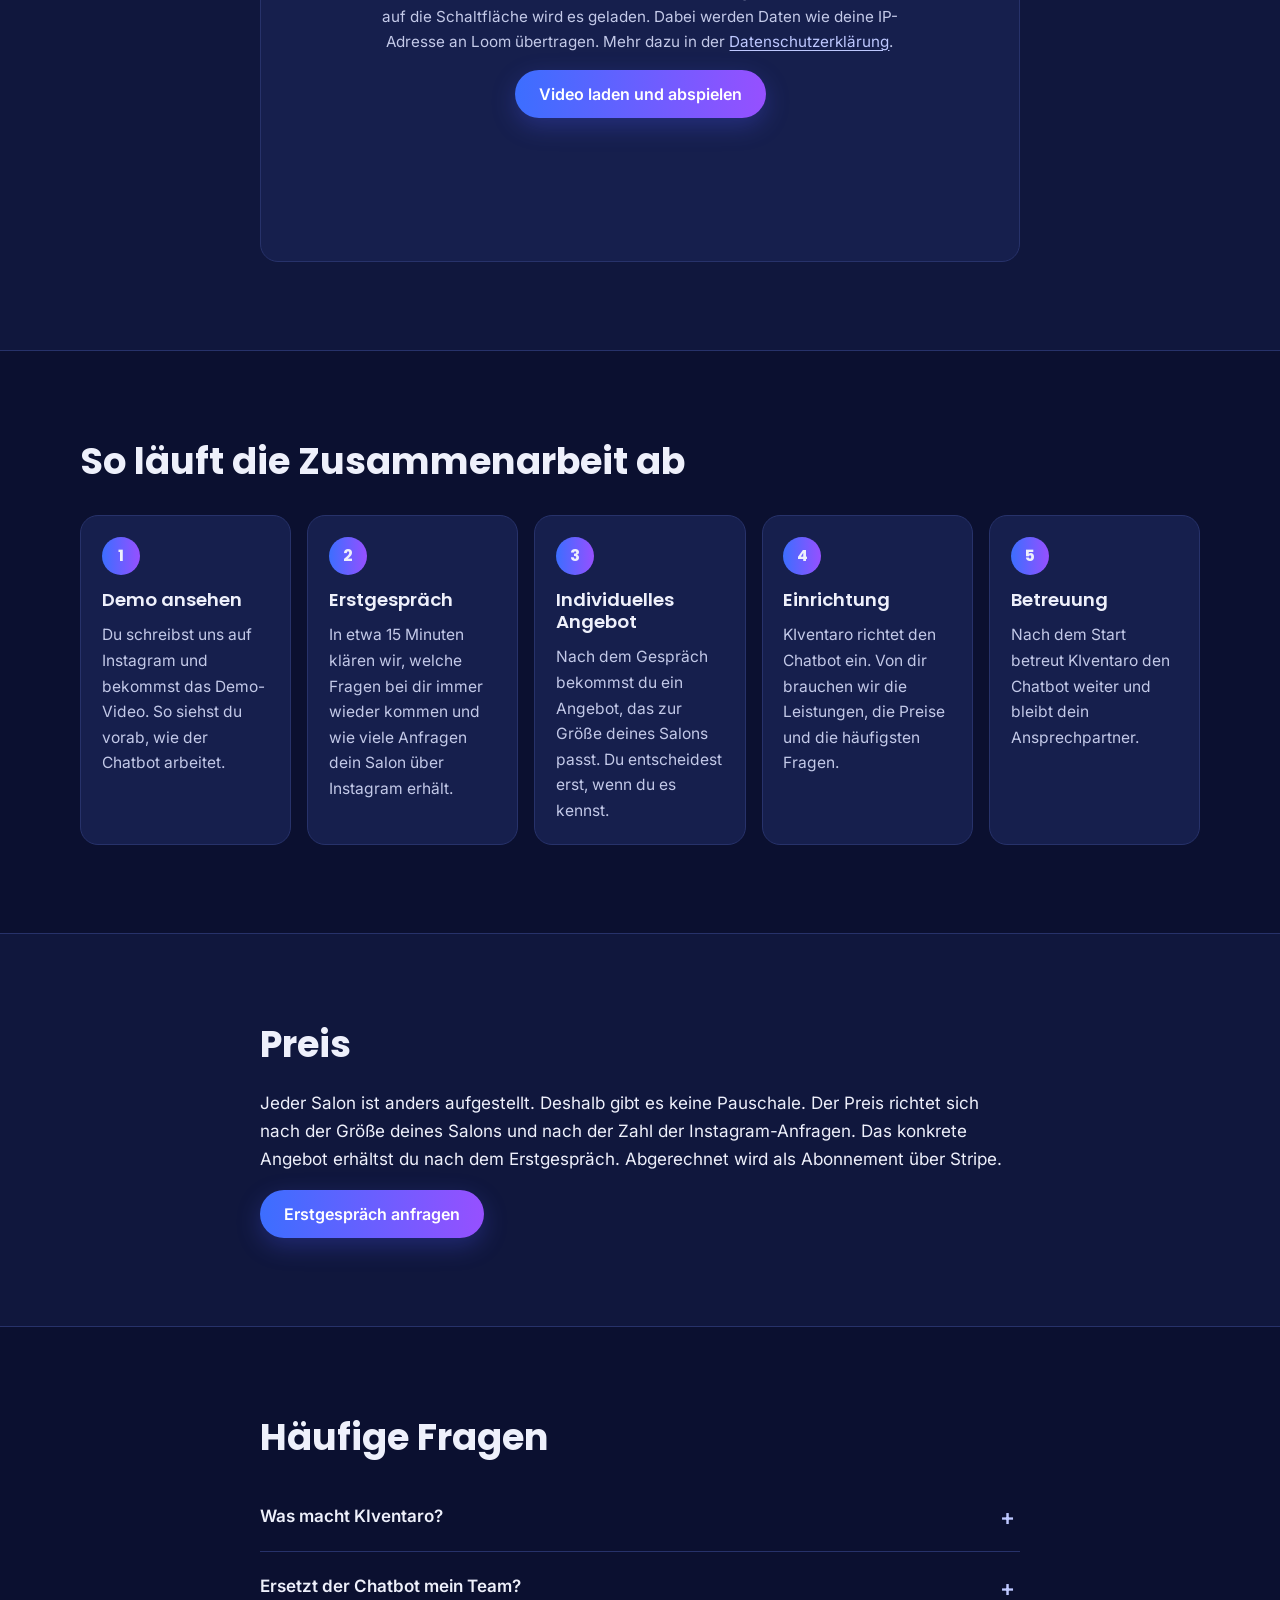
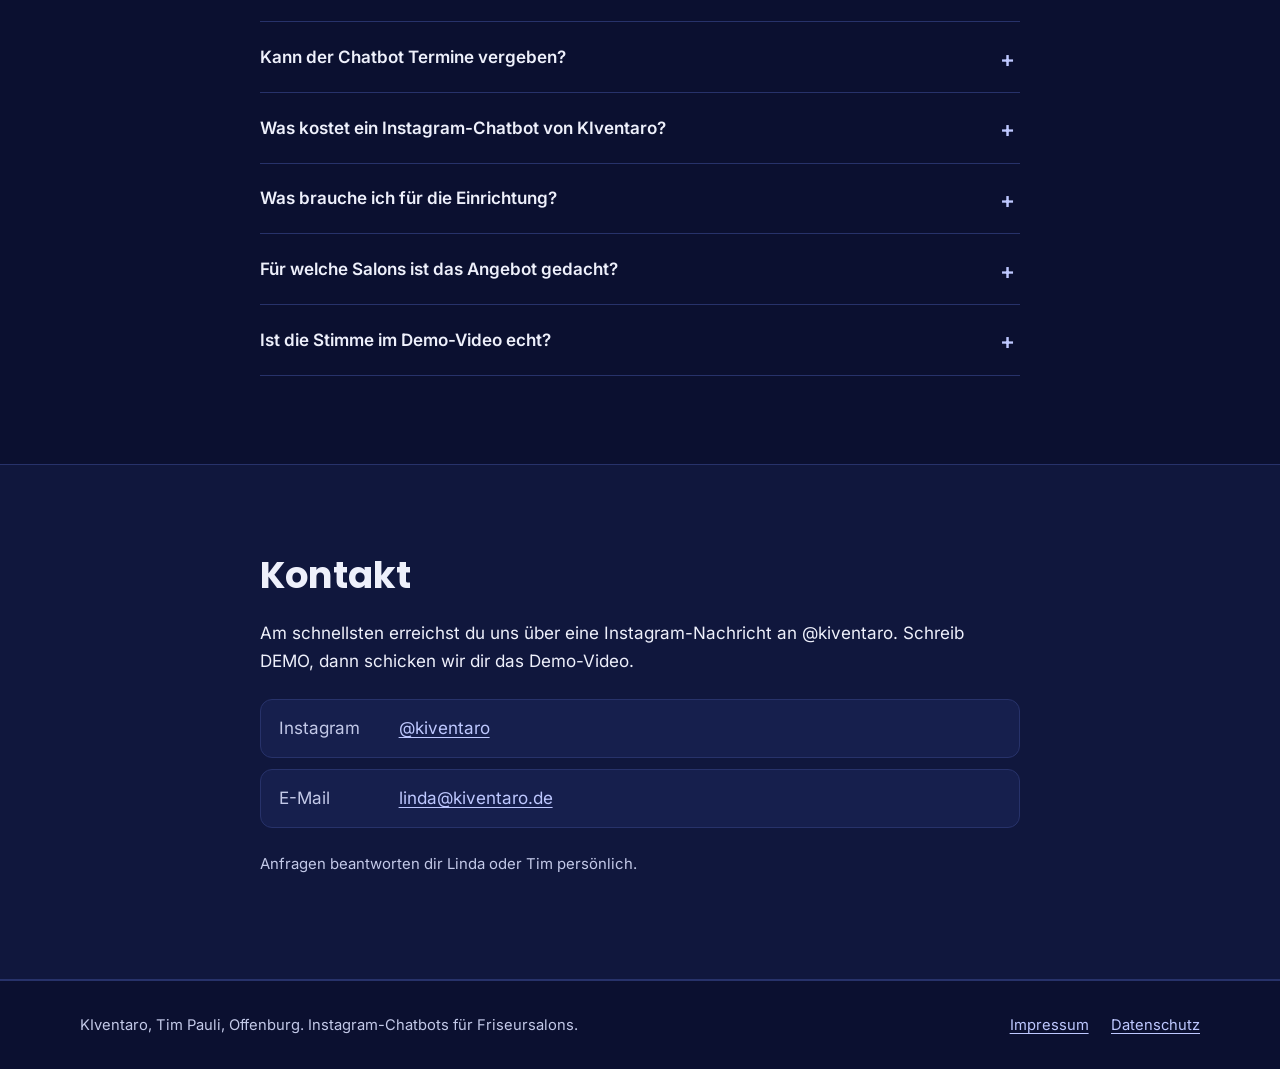
==== commit 6eecbf4c: "Logo, Loom-Link, Impressum ohne Telefon und USt, Linda-Satz, Google als Mailanbieter Co-Authored-By:" ====
--- a/index.html
+++ b/index.html
@@ -21,7 +21,7 @@
   <meta property="og:image:alt" content="KIventaro: Instagram-Chatbots für Friseursalons">
   <meta name="twitter:card" content="summary_large_image">
 
-  <link rel="icon" href="/assets/img/favicon.svg" type="image/svg+xml">
+  <link rel="icon" href="/assets/img/favicon-64.png" type="image/png">
   <link rel="apple-touch-icon" href="/assets/img/apple-touch-icon.png">
   <link rel="preload" href="/assets/fonts/poppins-latin-700-normal.woff2" as="font" type="font/woff2" crossorigin>
   <link rel="preload" href="/assets/fonts/inter-latin-400-normal.woff2" as="font" type="font/woff2" crossorigin>
@@ -36,7 +36,7 @@
         "@id": "https://kiventaro.de/#organisation",
         "name": "KIventaro",
         "url": "https://kiventaro.de/",
-        "logo": "https://kiventaro.de/assets/img/apple-touch-icon.png",
+        "logo": "https://kiventaro.de/assets/img/logo-512.png",
         "description": "KIventaro richtet Instagram-Chatbots für Friseursalons ein und betreut sie danach weiter.",
         "email": "linda@kiventaro.de",
         "founder": { "@type": "Person", "name": "Tim Pauli" },
@@ -90,7 +90,7 @@
   <header class="site-header">
     <div class="wrap header-inner">
       <a class="brand" href="/" aria-label="KIventaro Startseite">
-        <img src="/assets/img/favicon.svg" alt="" width="32" height="32">
+        <img src="/assets/img/logo-mark.png" alt="" width="36" height="36">
         <span>KIventaro</span>
       </a>
       <nav class="nav" aria-label="Hauptnavigation">
@@ -199,8 +199,7 @@
       <div class="wrap narrow">
         <h2 id="video-titel">Das Demo-Video</h2>
         <p>Im Video siehst du den Chatbot in der Vorschau von Manychat, von der Begrüßung bis zur Weitergabe an das Team. Die Sprecherin im Video ist eine KI-Stimme.</p>
-        <!-- OFFEN: Loom-Link eintragen. Format: https://www.loom.com/embed/VIDEO-ID -->
-        <div class="video" id="video-box" data-src="">
+        <div class="video" id="video-box" data-src="https://www.loom.com/embed/ea7e9d8f66ff44aabf664839dc05c6e6">
           <div class="video-consent">
             <p>Das Video wird von Loom (Loom, Inc., USA) bereitgestellt. Mit dem Klick auf die Schaltfläche wird es geladen. Dabei werden Daten wie deine IP-Adresse an Loom übertragen. Mehr dazu in der <a href="/datenschutz.html#loom">Datenschutzerklärung</a>.</p>
             <button class="btn" type="button" id="video-load">Video laden und abspielen</button>
@@ -254,8 +253,7 @@
           <li><span>Instagram</span><a href="https://www.instagram.com/kiventaro/" rel="noopener" target="_blank">@kiventaro</a></li>
           <li><span>E-Mail</span><a href="mailto:linda@kiventaro.de">linda@kiventaro.de</a></li>
         </ul>
-        <!-- OFFEN: Darstellung von Linda, Entscheidung durch Tim -->
-        <p class="small">Linda ist die digitale Assistentin von KIventaro. Anfragen beantwortet Tim Pauli persönlich.</p>
+        <p class="small">Anfragen beantworten dir Linda oder Tim persönlich.</p>
       </div>
     </section>
 
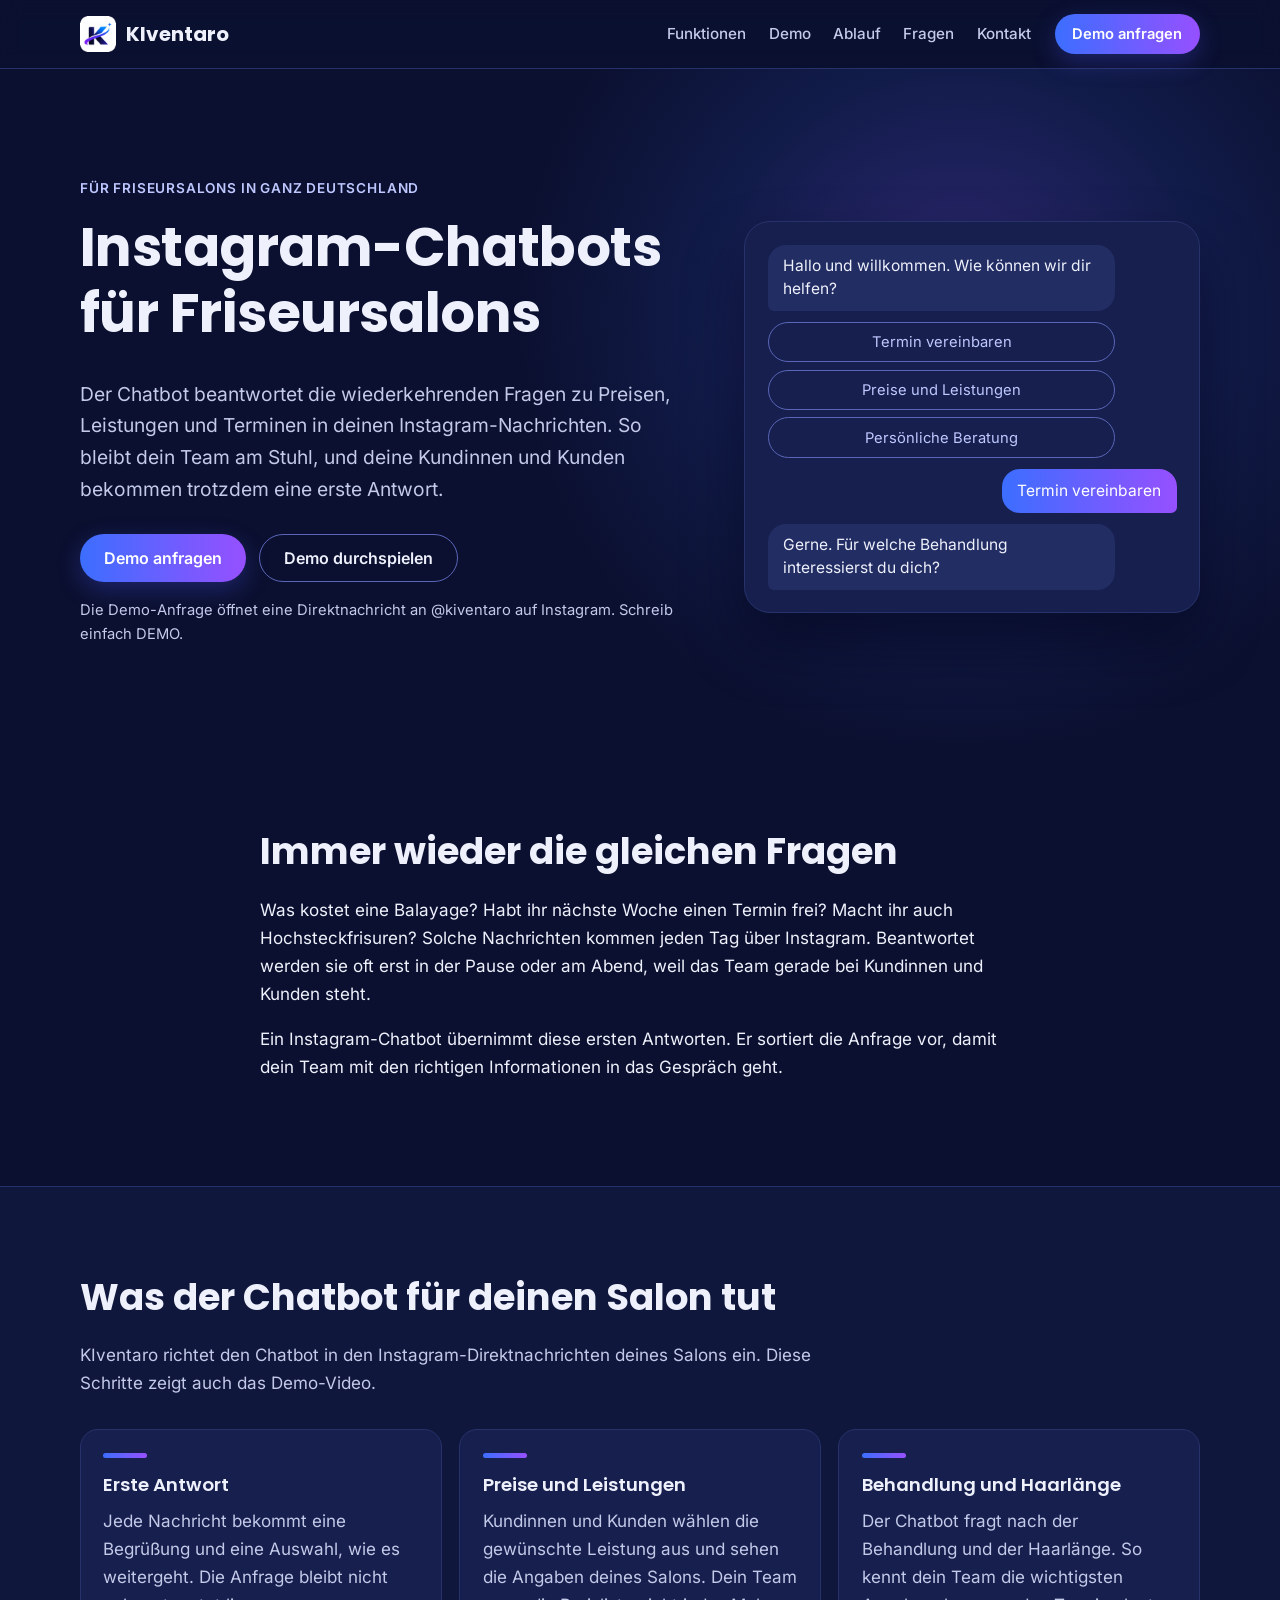
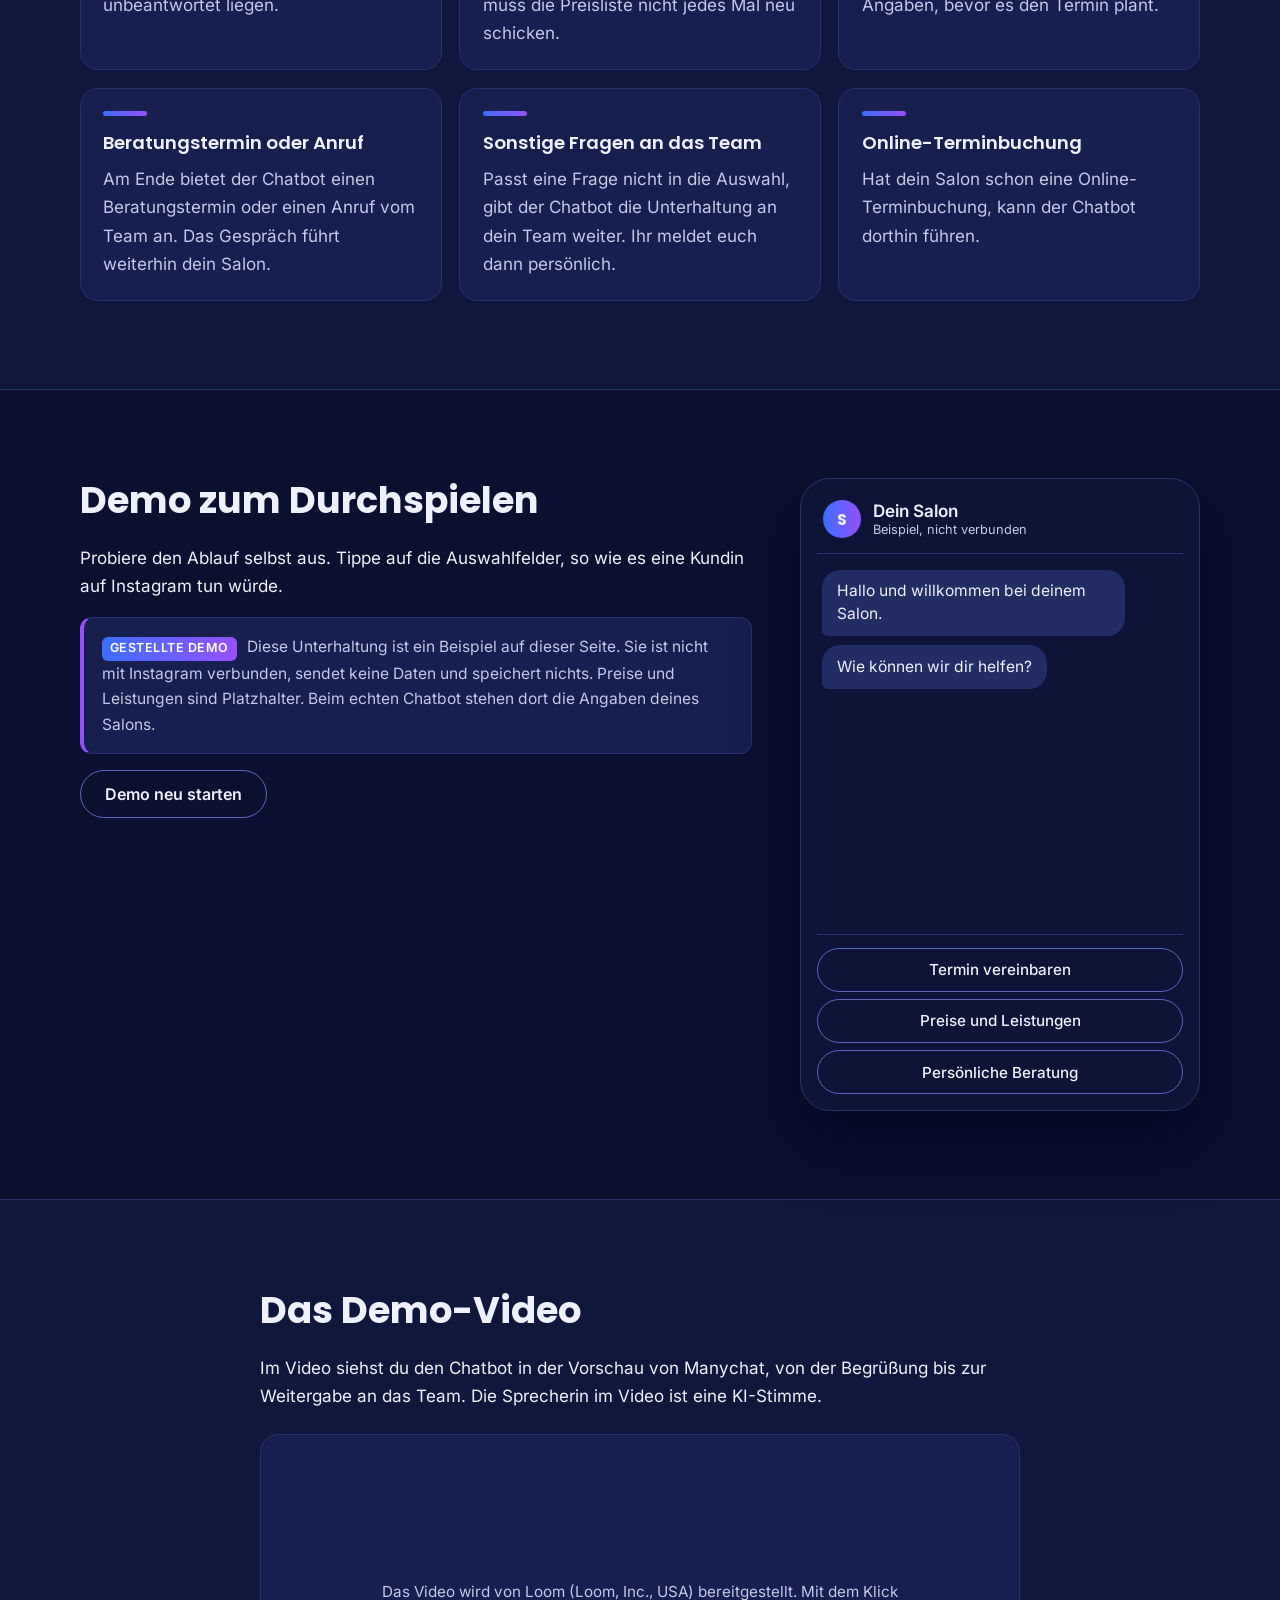
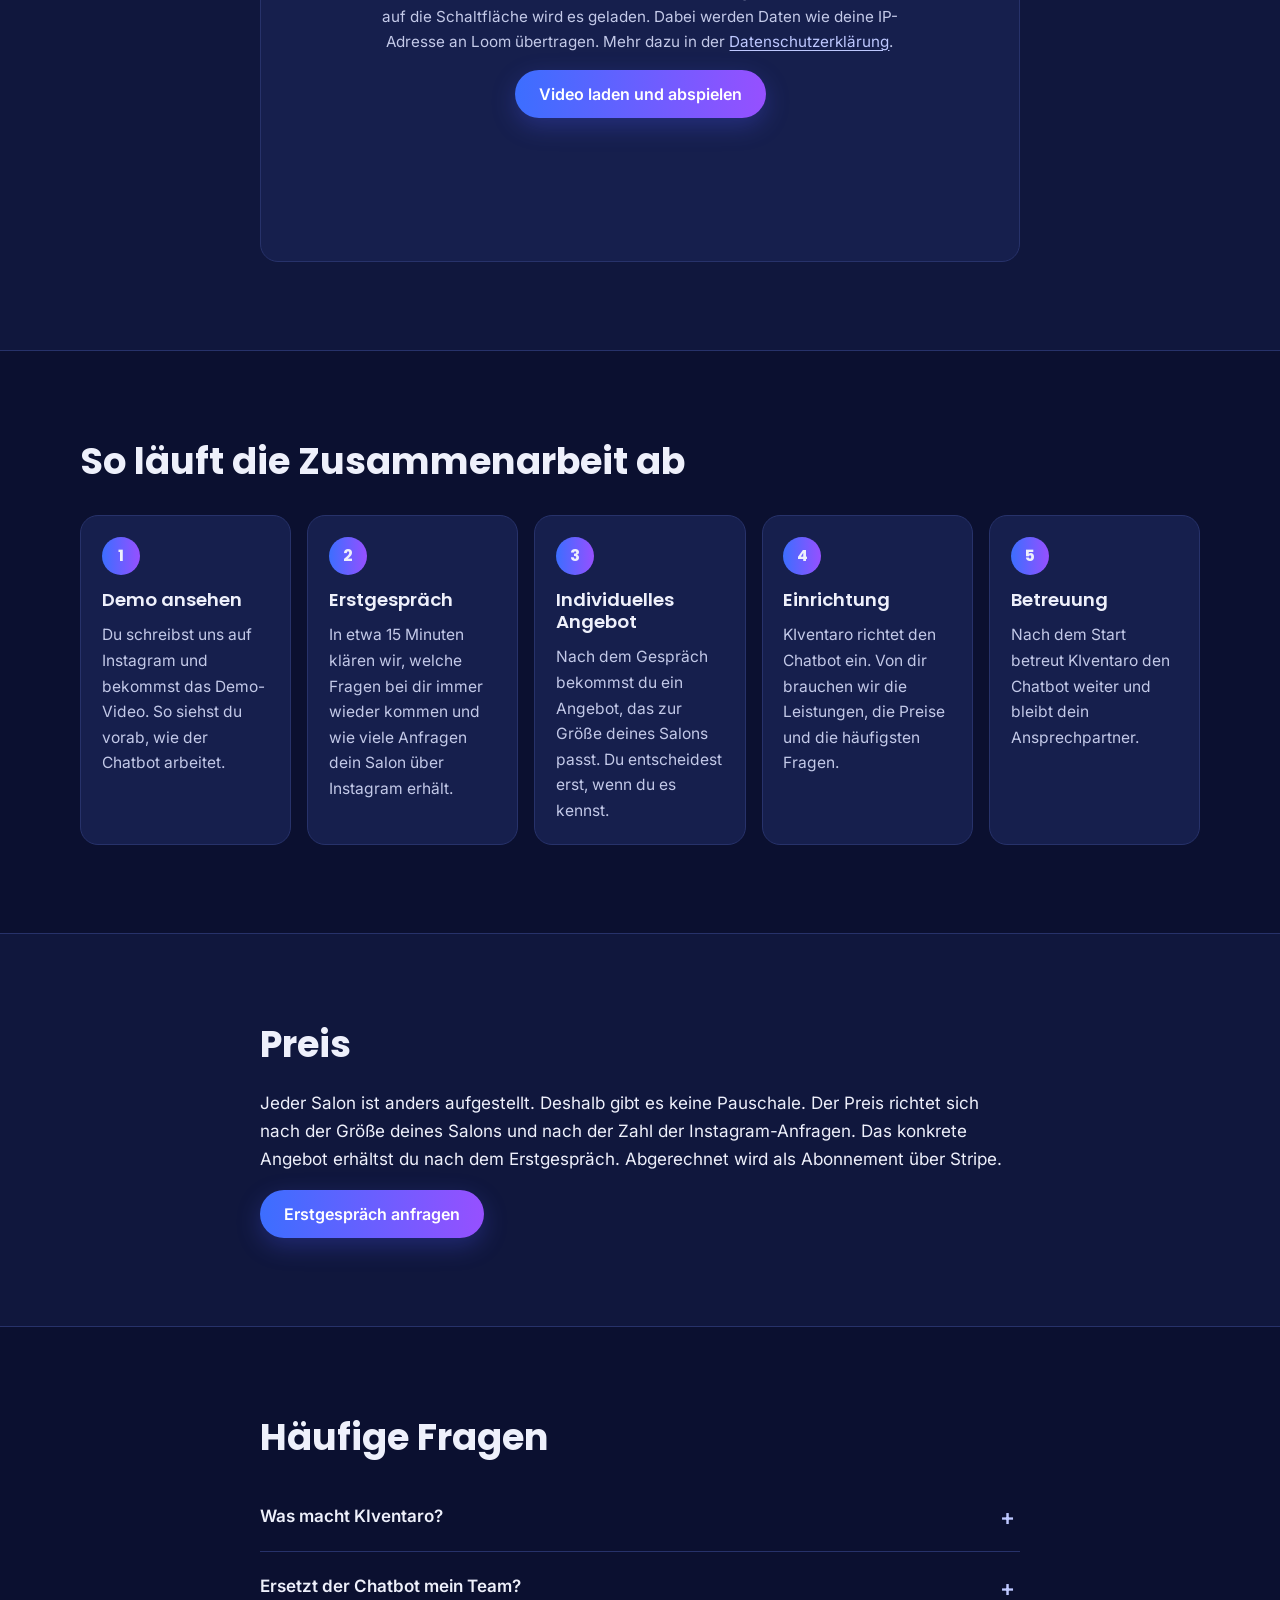
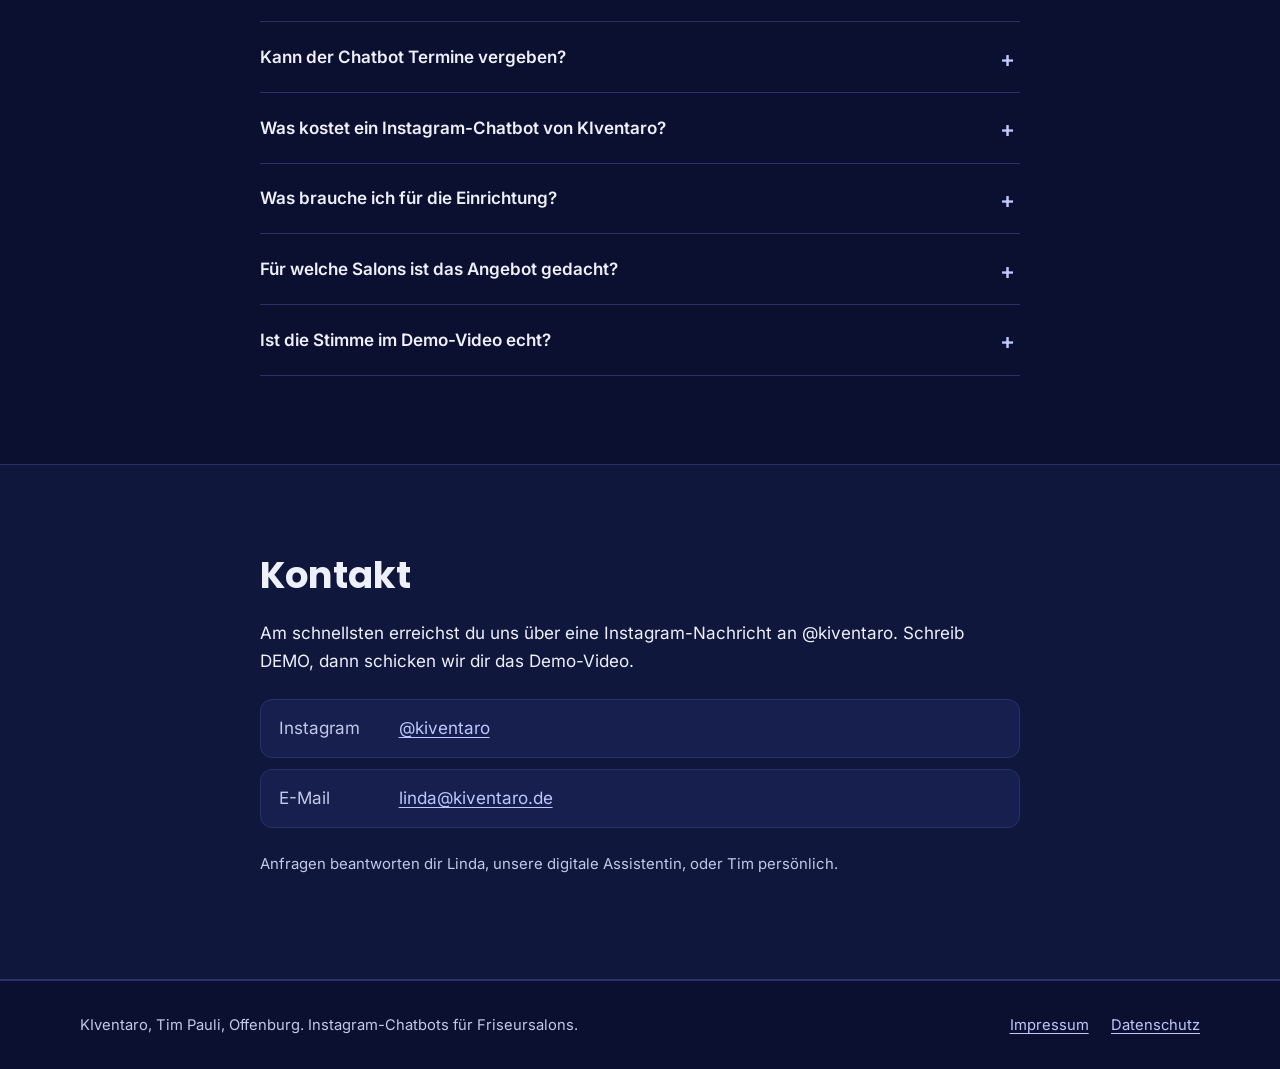
==== commit e4fee4fa: "Linda-Satz, Platzhalter Wirtschafts-ID im Impressum Co-Authored-By: Claude Opus 5.5 <noreply@anthrop" ====
--- a/index.html
+++ b/index.html
@@ -253,7 +253,7 @@
           <li><span>Instagram</span><a href="https://www.instagram.com/kiventaro/" rel="noopener" target="_blank">@kiventaro</a></li>
           <li><span>E-Mail</span><a href="mailto:linda@kiventaro.de">linda@kiventaro.de</a></li>
         </ul>
-        <p class="small">Anfragen beantworten dir Linda oder Tim persönlich.</p>
+        <p class="small">Anfragen beantworten dir Linda, unsere digitale Assistentin, oder Tim persönlich.</p>
       </div>
     </section>
 
